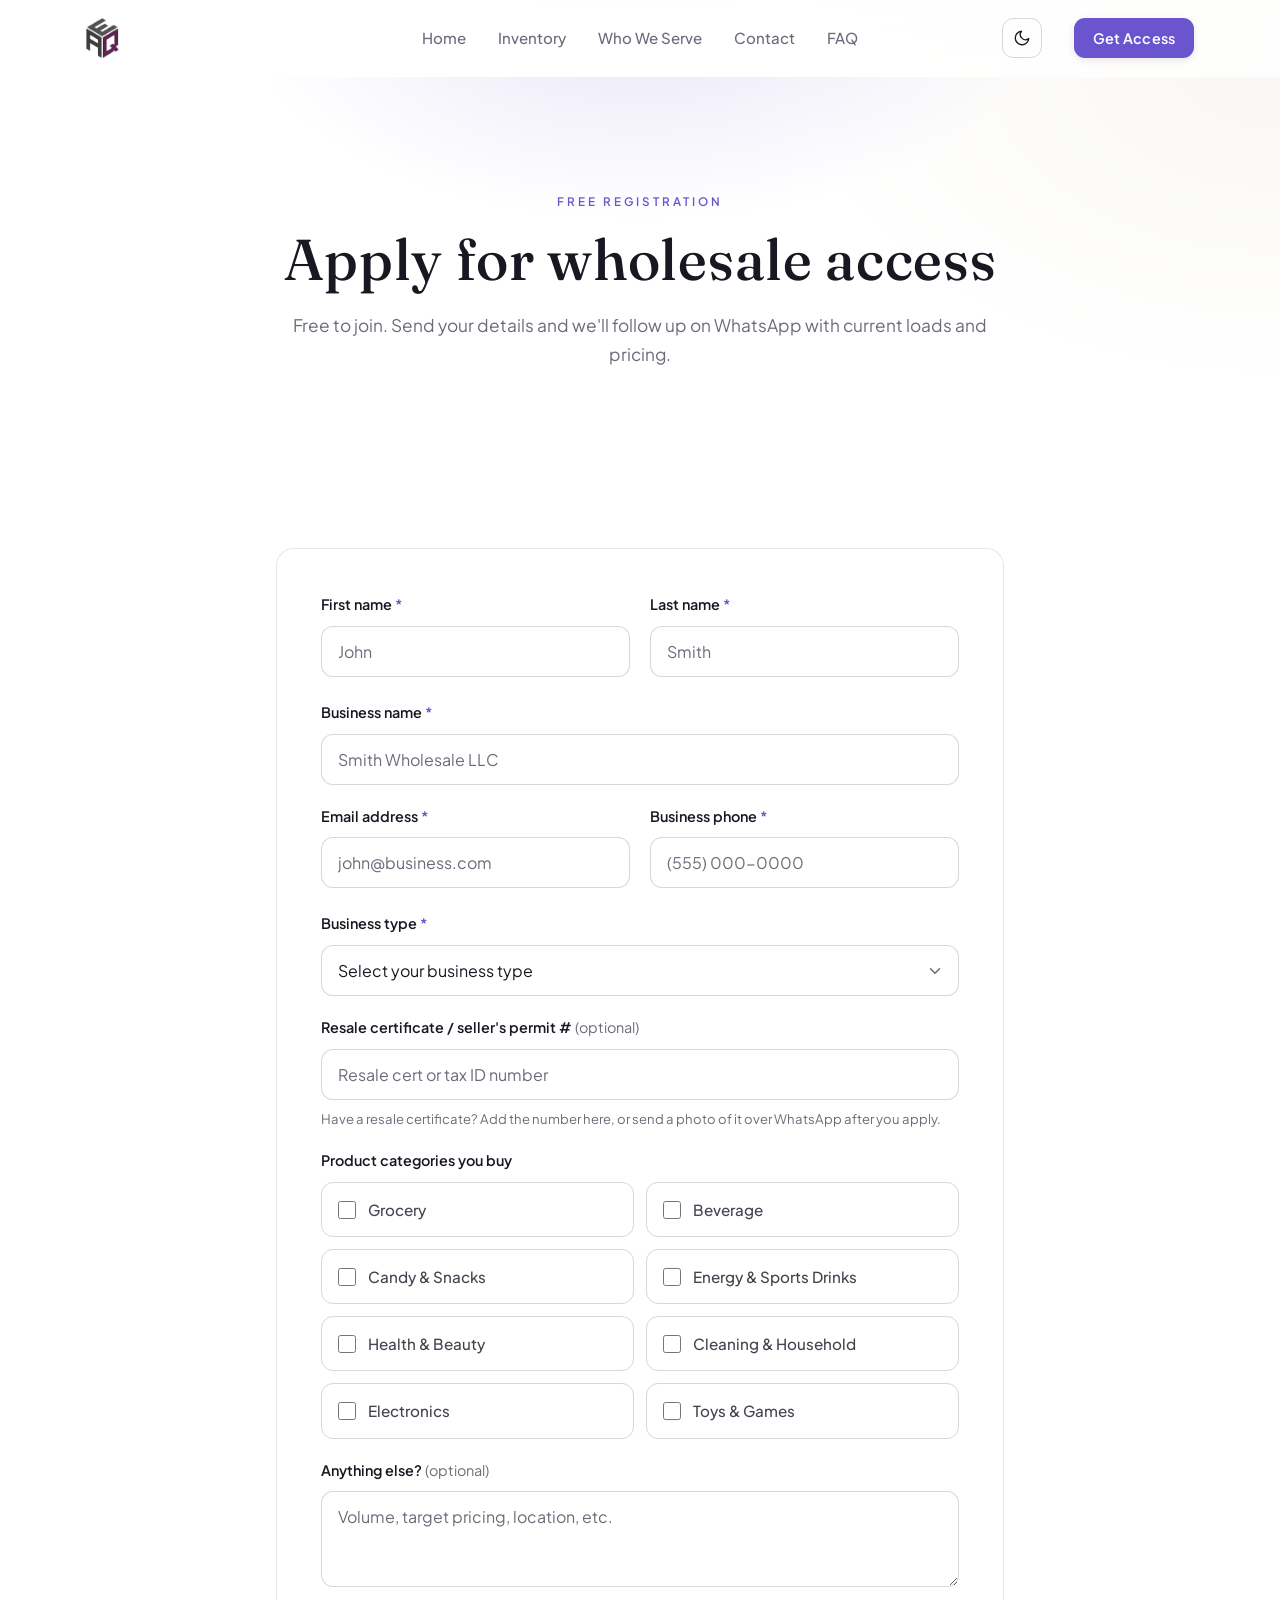
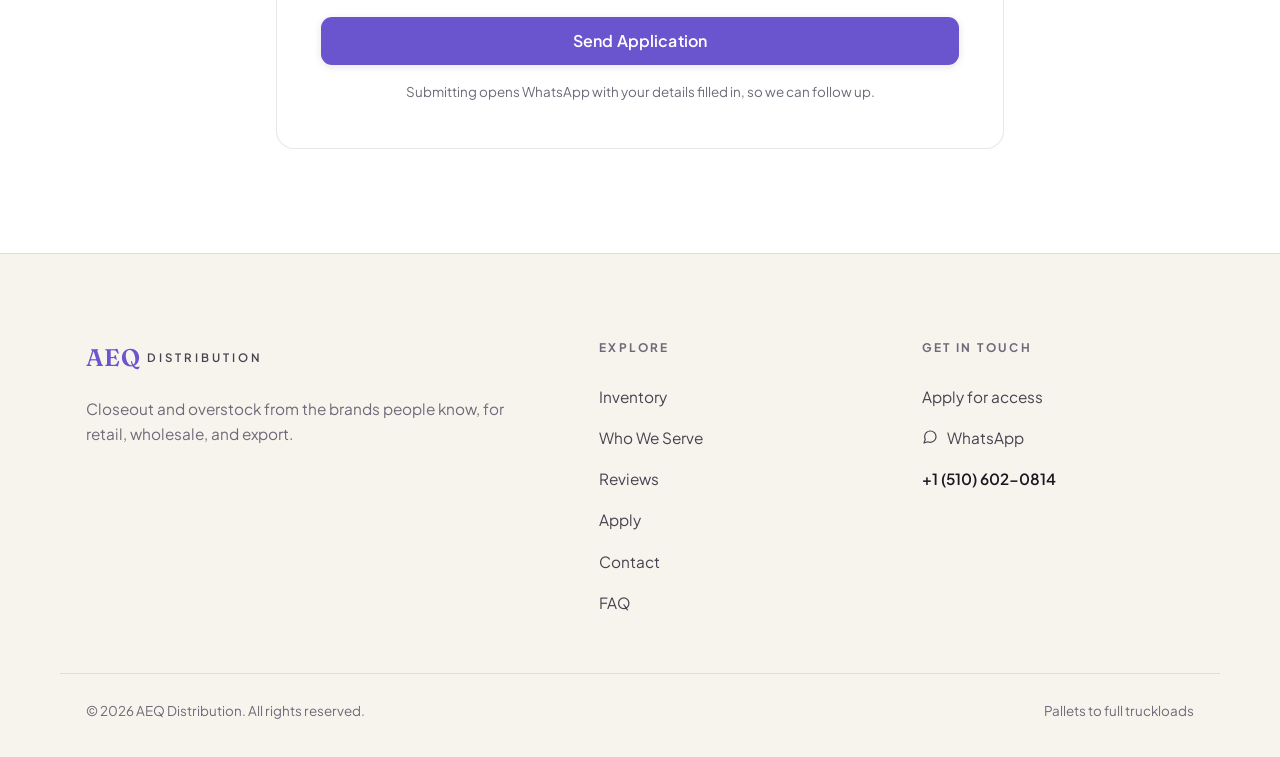
==== apply.html @ 3dda7205 "Tighten section heading-to-paragraph gap; clean white 'What we move' pills - .section__head p margin" ====
<!DOCTYPE html>
<html lang="en">
<head>
  <meta charset="UTF-8" />
  <meta name="viewport" content="width=device-width, initial-scale=1.0" />
  <title>Apply for Access | AEQ Distribution</title>
  <meta name="description" content="Apply for free wholesale access with AEQ Distribution. Send your details and we'll follow up on WhatsApp with current loads and pricing." />
  <meta name="theme-color" content="#ffffff" />
  <link rel="preconnect" href="https://fonts.googleapis.com" />
  <link rel="preconnect" href="https://fonts.gstatic.com" crossorigin />
  <link href="https://fonts.googleapis.com/css2?family=Fraunces:opsz,wght@9..144,400;9..144,500;9..144,600;9..144,700&family=Plus+Jakarta+Sans:wght@400;500;600;700&display=swap" rel="stylesheet" />
  <link rel="stylesheet" href="styles.css?v=36" />
  <script>try{var t=localStorage.getItem('aeq-theme');var d=t==='dark';if(!d)document.documentElement.setAttribute('data-theme','light');var m=document.querySelector('meta[name=theme-color]');if(m)m.setAttribute('content',d?'#0d0d10':'#ffffff');}catch(e){}</script>
</head>
<body id="top">
  <div class="scrollbar" id="scrollbar" aria-hidden="true"></div>

  <header class="nav" id="nav">
    <div class="container nav__inner">
      <a href="index.html" class="brand" aria-label="AEQ Distribution home">
        <img src="images/logo.png?v=2" alt="AEQ Distribution" class="brand__logo" />
      </a>
      <nav class="nav__links" aria-label="Primary">
        <a href="index.html">Home</a>
        <a href="inventory.html">Inventory</a>
        <a href="serve.html">Who We Serve</a>
        <a href="index.html#contact">Contact</a>
        <a href="faq.html">FAQ</a>
      </nav>
      <button class="theme-toggle" id="themeToggle" type="button" aria-label="Switch light or dark theme">
        <svg class="theme-toggle__sun" viewBox="0 0 24 24" fill="none" stroke="currentColor" stroke-width="1.8" stroke-linecap="round" stroke-linejoin="round" aria-hidden="true"><circle cx="12" cy="12" r="4"/><path d="M12 2v2M12 20v2M4.9 4.9l1.4 1.4M17.7 17.7l1.4 1.4M2 12h2M20 12h2M4.9 19.1l1.4-1.4M17.7 6.3l1.4-1.4"/></svg>
        <svg class="theme-toggle__moon" viewBox="0 0 24 24" fill="none" stroke="currentColor" stroke-width="1.8" stroke-linecap="round" stroke-linejoin="round" aria-hidden="true"><path d="M21 12.8A9 9 0 1 1 11.2 3a7 7 0 0 0 9.8 9.8Z"/></svg>
      </button>
      <a class="btn btn--primary btn--sm nav__cta" href="apply.html">Get Access</a>
      <button class="nav__burger" id="burger" aria-label="Open menu" aria-expanded="false"><span></span><span></span><span></span></button>
    </div>
    <div class="nav__mobile" id="navMobile">
      <a href="index.html">Home</a>
      <a href="inventory.html">Inventory</a>
      <a href="serve.html">Who We Serve</a>
      <a href="index.html#contact">Contact</a>
      <a href="faq.html">FAQ</a>
      <a class="btn btn--primary" href="apply.html">Get Access</a>
    </div>
  </header>

  <main>
    <section class="page-hero">
      <div class="container">
        <span class="eyebrow">Free registration</span>
        <h1>Apply for wholesale access</h1>
        <p>Free to join. Send your details and we'll follow up on WhatsApp with current loads and pricing.</p>
      </div>
    </section>

    <section class="section">
      <div class="container apply">
        <form class="form reveal" id="applyForm" novalidate>
          <div class="form__row">
            <div class="field">
              <label for="f_first">First name <span>*</span></label>
              <input id="f_first" type="text" placeholder="John" autocomplete="given-name" required />
            </div>
            <div class="field">
              <label for="f_last">Last name <span>*</span></label>
              <input id="f_last" type="text" placeholder="Smith" autocomplete="family-name" required />
            </div>
          </div>
          <div class="field">
            <label for="f_biz">Business name <span>*</span></label>
            <input id="f_biz" type="text" placeholder="Smith Wholesale LLC" autocomplete="organization" required />
          </div>
          <div class="form__row">
            <div class="field">
              <label for="f_email">Email address <span>*</span></label>
              <input id="f_email" type="email" placeholder="john@business.com" autocomplete="email" required />
            </div>
            <div class="field">
              <label for="f_phone">Business phone <span>*</span></label>
              <input id="f_phone" type="tel" placeholder="(555) 000-0000" autocomplete="tel" required />
            </div>
          </div>
          <div class="field">
            <label for="f_type">Business type <span>*</span></label>
            <div class="select-wrap">
              <select id="f_type" required>
                <option value="" disabled selected>Select your business type</option>
                <option>Grocery / Retail Store</option>
                <option>Convenience Store</option>
                <option>Discount / Dollar Store</option>
                <option>Wholesale Distributor</option>
                <option>Cash &amp; Carry</option>
                <option>Exporter</option>
                <option>Other</option>
              </select>
              <svg viewBox="0 0 24 24" fill="none" stroke="currentColor" stroke-width="2" stroke-linecap="round" stroke-linejoin="round" aria-hidden="true"><path d="m6 9 6 6 6-6"/></svg>
            </div>
          </div>
          <div class="field">
            <label for="f_resale">Resale certificate / seller's permit # <span class="opt">(optional)</span></label>
            <input id="f_resale" type="text" placeholder="Resale cert or tax ID number" autocomplete="off" />
            <p class="field__note">Have a resale certificate? Add the number here, or send a photo of it over WhatsApp after you apply.</p>
          </div>
          <div class="field">
            <span class="field__label">Product categories you buy</span>
            <div class="checks">
              <label class="check"><input type="checkbox" name="cat" value="Grocery" /><span>Grocery</span></label>
              <label class="check"><input type="checkbox" name="cat" value="Beverage" /><span>Beverage</span></label>
              <label class="check"><input type="checkbox" name="cat" value="Candy &amp; Snacks" /><span>Candy &amp; Snacks</span></label>
              <label class="check"><input type="checkbox" name="cat" value="Energy &amp; Sports Drinks" /><span>Energy &amp; Sports Drinks</span></label>
              <label class="check"><input type="checkbox" name="cat" value="Health &amp; Beauty" /><span>Health &amp; Beauty</span></label>
              <label class="check"><input type="checkbox" name="cat" value="Cleaning &amp; Household" /><span>Cleaning &amp; Household</span></label>
              <label class="check"><input type="checkbox" name="cat" value="Electronics" /><span>Electronics</span></label>
              <label class="check"><input type="checkbox" name="cat" value="Toys &amp; Games" /><span>Toys &amp; Games</span></label>
            </div>
          </div>
          <div class="field">
            <label for="f_notes">Anything else? <span class="opt">(optional)</span></label>
            <textarea id="f_notes" rows="3" placeholder="Volume, target pricing, location, etc."></textarea>
          </div>
          <button type="submit" class="btn btn--primary btn--lg btn--block">Send Application</button>
          <p class="form__fine">Submitting opens WhatsApp with your details filled in, so we can follow up.</p>
        </form>
      </div>
    </section>
  </main>

  <footer class="footer">
    <div class="container footer__inner">
      <div class="footer__brand">
        <a href="index.html" class="brand"><span class="brand__mark">AEQ</span><span class="brand__word">Distribution</span></a>
        <p>Closeout and overstock from the brands people know, for retail, wholesale, and export.</p>
      </div>
      <nav class="footer__col" aria-label="Footer">
        <h4>Explore</h4>
        <a href="inventory.html">Inventory</a>
        <a href="serve.html">Who We Serve</a>
        <a href="index.html#reviews">Reviews</a>
        <a href="apply.html">Apply</a>
        <a href="index.html#contact">Contact</a>
        <a href="faq.html">FAQ</a>
      </nav>
      <div class="footer__col">
        <h4>Get in touch</h4>
        <a href="apply.html">Apply for access</a>
        <a class="js-whatsapp" href="#"><svg class="ico" viewBox="0 0 24 24" stroke-width="1.8" stroke-linecap="round" stroke-linejoin="round" aria-hidden="true"><path d="M21 11.5a8.38 8.38 0 0 1-8.5 8.5 8.5 8.5 0 0 1-3.8-.9L3 21l1.9-5.7a8.5 8.5 0 0 1-.9-3.8A8.38 8.38 0 0 1 12.5 3 8.38 8.38 0 0 1 21 11.5Z"/></svg>WhatsApp</a>
        <a class="footer__phone js-whatsapp" href="#">+1 (510) 602-0814</a>
      </div>
    </div>
    <div class="container footer__bar">
      <span>© <span id="year"></span> AEQ Distribution. All rights reserved.</span>
      <span>Pallets to full truckloads</span>
    </div>
  </footer>

  <script src="script.js?v=31"></script>
</body>
</html>
---- styles.css ----
/* ============================================================
   AEQ Distribution — dark charcoal + single muted-lavender accent
   Serif display (Fraunces) over clean sans body (Plus Jakarta).
   One unified accent. No clashing colors. Matte, high-end.
   ============================================================ */
:root {
  /* type */
  --serif: "Fraunces", "Iowan Old Style", Georgia, "Times New Roman", serif;
  --font: "Plus Jakarta Sans", system-ui, -apple-system, "Segoe UI", Roboto, sans-serif;

  /* surfaces — charcoal / matte metal */
  --bg: #0d0d10;
  --bg-soft: #131318;
  --bg-panel: #16161c;
  --card: #17171e;
  --card-hover: #1c1c25;
  --line: rgba(255, 255, 255, .09);
  --line-strong: rgba(255, 255, 255, .16);

  /* text */
  --ink: #f4f2f8;
  --ink-soft: #cbc8d6;
  --muted: #908d9d;

  /* single accent — muted lavender */
  --accent: #b9a8e6;
  --accent-strong: #cdbcf3;
  --accent-deep: #9a85d4;
  --accent-ink: #17131f;        /* text on a lavender fill */
  --accent-tint: rgba(185, 168, 230, .12);
  --accent-line: rgba(185, 168, 230, .28);
  --accent-rgb: 185, 168, 230;
  /* secondary accent — soft mint, used sparingly */
  --mint: #74d6c0;
  --mint-tint: rgba(116, 214, 192, .14);
  --mint-line: rgba(116, 214, 192, .34);

  --radius: 18px;
  --radius-sm: 12px;
  --btn-radius: 11px;
  --shadow-sm: 0 8px 30px rgba(0, 0, 0, .35);
  --shadow-md: 0 24px 60px rgba(0, 0, 0, .5);
  --maxw: 1160px;
  --ease: cubic-bezier(.2, .7, .2, 1);
}

/* ---------- Light theme (white + beige, charcoal text, matte purple) ---------- */
html[data-theme="light"] {
  --bg: #ffffff;
  --bg-soft: #f7f4ee;
  --bg-panel: #f4f0e7;
  --card: #ffffff;
  --card-hover: #faf8f3;
  --line: rgba(26, 23, 34, .10);
  --line-strong: rgba(26, 23, 34, .17);
  --ink: #1a1722;
  --ink-soft: #46424f;
  --muted: #6e6a79;
  --accent: #6a55cf;
  --accent-strong: #5a45bf;
  --accent-deep: #4c3aa6;
  --accent-ink: #ffffff;
  --accent-tint: rgba(106, 85, 207, .10);
  --accent-line: rgba(106, 85, 207, .26);
  --accent-rgb: 106, 85, 207;
  --mint: #2fa98f;
  --mint-tint: rgba(47, 169, 143, .12);
  --mint-line: rgba(47, 169, 143, .30);
  --shadow-sm: 0 10px 30px rgba(26, 23, 34, .08);
  --shadow-md: 0 24px 60px rgba(26, 23, 34, .12);
}
html[data-theme="light"] body {
  background-image:
    radial-gradient(1100px 620px at 50% -260px, rgba(var(--accent-rgb), .07), transparent 60%),
    radial-gradient(900px 600px at 100% 6%, rgba(150, 120, 60, .06), transparent 55%);
}
html[data-theme="light"] .nav { background: rgba(255, 255, 255, .78); }
html[data-theme="light"] .nav.is-stuck { background: rgba(255, 255, 255, .92); }

* { box-sizing: border-box; margin: 0; padding: 0; }
html { scroll-behavior: smooth; -webkit-text-size-adjust: 100%; }
body {
  font-family: var(--font);
  color: var(--ink);
  background: var(--bg);
  line-height: 1.65;
  -webkit-font-smoothing: antialiased;
  overflow-x: hidden;
  /* subtle matte-metal sheen */
  background-image:
    radial-gradient(1100px 620px at 50% -260px, rgba(var(--accent-rgb), .10), transparent 60%),
    radial-gradient(900px 600px at 100% 8%, rgba(255, 255, 255, .025), transparent 55%);
  background-attachment: fixed;
}
svg { display: block; }
a { color: inherit; text-decoration: none; }
img { max-width: 100%; }

.container { width: 100%; max-width: var(--maxw); margin-inline: auto; padding-inline: 26px; }

/* ---------- Scroll progress bar ---------- */
.scrollbar {
  position: fixed; top: 0; left: 0; height: 2px; width: 0;
  background: var(--accent); z-index: 100;
  box-shadow: 0 0 12px rgba(var(--accent-rgb), .6);
  transition: width .08s linear;
}

/* ---------- Headings (serif) ---------- */
h1, h2, h3, .brand__mark { font-family: var(--serif); font-weight: 500; letter-spacing: .012em; }
.hl { color: var(--accent); font-weight: 700; }
.accent { color: var(--accent); font-style: normal; }

/* ---------- Scroll reveal ---------- */
.reveal { opacity: 0; transform: translateY(20px); transition: opacity .7s var(--ease), transform .7s var(--ease); will-change: opacity, transform; }
.reveal.is-visible { opacity: 1; transform: none; }
.hero__title.reveal { transition-delay: .05s; }
.hero__sub.reveal { transition-delay: .14s; }
.hero__cta.reveal { transition-delay: .23s; }
.hero__trust.reveal { transition-delay: .32s; }
.hero__caps.reveal { transition-delay: .4s; }
.cat-grid .cat:nth-child(2) { transition-delay: .06s; }
.cat-grid .cat:nth-child(3) { transition-delay: .12s; }
.cat-grid .cat:nth-child(4) { transition-delay: .18s; }
.cat-grid .cat:nth-child(5) { transition-delay: .06s; }
.cat-grid .cat:nth-child(6) { transition-delay: .12s; }
.cat-grid .cat:nth-child(7) { transition-delay: .18s; }
.cat-grid .cat:nth-child(8) { transition-delay: .24s; }
.serve-grid .serve:nth-child(2), .why__steps .step:nth-child(2) { transition-delay: .09s; }
.serve-grid .serve:nth-child(3), .why__steps .step:nth-child(3) { transition-delay: .18s; }
.serve-grid .serve:nth-child(4) { transition-delay: .09s; }
.serve-grid .serve:nth-child(5) { transition-delay: .18s; }
.serve-grid .serve:nth-child(6) { transition-delay: .27s; }
.getstarted-grid .gs-card:nth-child(2) { transition-delay: .1s; }

/* ---------- Buttons — one unified accent ---------- */
.btn {
  display: inline-flex; align-items: center; justify-content: center; gap: .55em;
  font-family: var(--font); font-weight: 600; font-size: .95rem; letter-spacing: .01em;
  padding: 13px 24px; border-radius: var(--btn-radius); border: 1px solid transparent; cursor: pointer;
  transition: transform .2s var(--ease), background .2s, color .2s, border-color .2s, box-shadow .25s;
  white-space: nowrap; line-height: 1;
}
.btn:hover { transform: translateY(-2px); }
.btn:active { transform: translateY(0); }
.btn .ico { width: 1.1em; height: 1.1em; fill: currentColor; }
.btn--primary { background: var(--accent); color: var(--accent-ink); box-shadow: 0 2px 8px rgba(26, 23, 34, .10); }
.btn--primary:hover { background: var(--accent-strong); box-shadow: 0 4px 14px rgba(26, 23, 34, .16); }
.btn--outline { background: var(--accent-tint); color: var(--ink); border-color: var(--accent-line); }
.btn--outline:hover { border-color: var(--accent); color: var(--accent); background: var(--accent-tint); box-shadow: 0 2px 8px rgba(var(--accent-rgb), .12); }
.btn--ghost { background: transparent; color: var(--accent); border-color: var(--accent-line); }
.btn--ghost:hover { background: var(--accent-tint); border-color: var(--accent); }
.btn--sm { padding: 10px 18px; font-size: .9rem; }
.btn--lg { padding: 15px 30px; font-size: 1rem; }
.btn--block { width: 100%; }

/* ---------- Brand wordmark ---------- */
.brand { display: inline-flex; align-items: center; gap: .45em; letter-spacing: -.01em; }
.brand__logo { display: block; height: 40px; width: auto; }
/* dark mode uses the dark-keyed logo so there's no light edge halo */
html:not([data-theme="light"]) .brand__logo,
html:not([data-theme="light"]) .hero__logo-spin img { content: url("images/logo-dark.png?v=1"); }
.brand__mark { font-size: 1.5rem; font-weight: 600; color: var(--accent); }
.brand__word { font-family: var(--font); font-size: .72rem; font-weight: 600; color: var(--ink-soft); letter-spacing: .26em; text-transform: uppercase; }

.eyebrow { display: inline-block; font-family: var(--font); font-size: .73rem; font-weight: 600; letter-spacing: .26em; text-transform: uppercase; color: var(--accent); margin-bottom: 18px; }

/* ---------- Stars ---------- */
.stars { color: var(--accent); letter-spacing: 4px; font-size: 1.05rem; }

/* ---------- Nav ---------- */
.nav { position: sticky; top: 0; z-index: 50; background: rgba(13, 13, 16, .72); backdrop-filter: saturate(160%) blur(16px); border-bottom: 1px solid transparent; transition: border-color .25s, background .25s; }
.nav.is-stuck { border-color: var(--line); background: rgba(13, 13, 16, .9); }
.nav__inner { display: flex; align-items: center; gap: 18px; height: 76px; position: relative; }
/* nav links sit in the absolute center of the header; logo left, controls right */
.nav__links { position: absolute; left: 50%; top: 50%; transform: translate(-50%, -50%); display: flex; align-items: center; gap: 32px; }
.nav__links a { font-weight: 500; font-size: .94rem; color: var(--muted); position: relative; transition: color .15s; }
.nav__links a::after { content: ""; position: absolute; left: 0; bottom: -7px; width: 0; height: 2.5px; border-radius: 2px; background: var(--accent); transition: width .25s var(--ease); }
.nav__links a:hover { color: var(--ink); }
.nav__links a:hover::after { width: 100%; }
.nav__links a.is-active { color: var(--accent); font-weight: 600; }
.nav__links a.is-active::after { width: 100%; }
/* equal-height controls so logo, links, toggle & button share one centered baseline */
.nav__cta { flex: none; height: 40px; }
.brand { align-self: center; }
.theme-toggle { flex: none; margin-left: auto; margin-right: 14px; width: 40px; height: 40px; border-radius: var(--btn-radius); border: 1px solid var(--line-strong); background: transparent; color: var(--ink); display: grid; place-items: center; cursor: pointer; transition: border-color .2s, color .2s, background .2s; }
.theme-toggle:hover { border-color: var(--accent); color: var(--accent); background: var(--accent-tint); }
.theme-toggle:hover { border-color: var(--accent); color: var(--accent); background: var(--accent-tint); }
.theme-toggle svg { width: 18px; height: 18px; }
.theme-toggle__moon { display: none; }
html[data-theme="light"] .theme-toggle__sun { display: none; }
html[data-theme="light"] .theme-toggle__moon { display: block; }
.nav__burger { display: none; background: none; border: 0; cursor: pointer; width: 42px; height: 42px; flex-direction: column; gap: 5px; align-items: center; justify-content: center; }
.nav__burger span { width: 22px; height: 2px; background: var(--ink); border-radius: 2px; transition: .25s; }
.nav__burger[aria-expanded="true"] span:nth-child(1) { transform: translateY(7px) rotate(45deg); }
.nav__burger[aria-expanded="true"] span:nth-child(2) { opacity: 0; }
.nav__burger[aria-expanded="true"] span:nth-child(3) { transform: translateY(-7px) rotate(-45deg); }
.nav__mobile { display: none; flex-direction: column; gap: 2px; padding: 10px 26px 24px; background: var(--bg); border-bottom: 1px solid var(--line); }
.nav__mobile a { padding: 14px 6px; font-weight: 500; color: var(--ink-soft); border-bottom: 1px solid var(--line); }
.nav__mobile a.is-active { color: var(--accent); }
.nav__mobile .btn { margin-top: 16px; border-bottom: 0; }
.nav__mobile.is-open { display: flex; }

/* ---------- Hero ---------- */
.hero { position: relative; overflow: hidden; padding: 60px 0 96px; text-align: center; }
.hero::before { content: ""; position: absolute; inset: 0; pointer-events: none;
  background: radial-gradient(680px 360px at 50% 0%, rgba(var(--accent-rgb), .16), transparent 64%); }
.hero__inner { position: relative; z-index: 1; display: flex; flex-direction: column; align-items: center; }

/* ---------- Hero logo: gentle continuous bob ---------- */
.hero__logo { margin: 0 auto 22px; width: clamp(82px, 9vw, 112px); }
.hero__logo-bob { animation: bob 3.2s ease-in-out infinite; will-change: transform; }
.hero__logo-spin { display: block; }
.hero__logo img { display: block; width: 100%; height: auto; filter: drop-shadow(0 14px 28px rgba(26, 23, 34, .22)); }
@keyframes bob { 0%, 100% { transform: translateY(0); } 50% { transform: translateY(-13px); } }
.hero__title { font-size: clamp(2.6rem, 6vw, 4.6rem); font-weight: 700; line-height: 1.05; max-width: 16ch; }
.hero__sub { margin-top: 26px; font-size: 1.12rem; color: var(--ink-soft); max-width: 40em; }
.hero__cta { margin-top: 38px; display: flex; flex-wrap: wrap; gap: 22px; justify-content: center; }
.hero__trust { margin-top: 46px; font-size: .92rem; color: var(--muted); font-weight: 500; }
.hero__trust b { color: var(--accent); font-weight: 600; }
.hero__caps { margin-top: 12px; font-size: .68rem; font-weight: 600; letter-spacing: .28em; text-transform: uppercase; color: rgba(255, 255, 255, .26); }

/* ---------- Brands marquee ---------- */
.brands { padding: 0 0 4px; border-top: 1px solid var(--line); }
.brands__label { text-align: center; color: var(--ink-soft); font-size: .85rem; font-weight: 700; letter-spacing: .24em; text-transform: uppercase; margin: 16px 0 30px; }
.marquee { overflow: hidden; -webkit-mask-image: linear-gradient(90deg, transparent, #000 12%, #000 88%, transparent); mask-image: linear-gradient(90deg, transparent, #000 12%, #000 88%, transparent); padding-bottom: 44px; }
.marquee__track { display: flex; align-items: center; gap: 16px; width: max-content; animation: scroll 30s linear infinite; }
.marquee:hover .marquee__track { animation-play-state: paused; }
.marquee__track span { color: #374151; font-weight: 600; font-size: .8rem; letter-spacing: .12em; text-transform: uppercase; white-space: nowrap;
  background: #ffffff; border: 1px solid #e5e7eb; padding: 9px 18px; border-radius: 999px; transition: background .2s, color .2s, border-color .2s; cursor: default; }
.marquee__track span:hover { background: var(--accent); border-color: var(--accent); color: #fff; }
.marquee__track span[aria-hidden] { display: none; }
@keyframes scroll { to { transform: translateX(-50%); } }

/* ---------- Sections ---------- */
.section { padding: 104px 0; }
.section--soft { background: var(--bg-soft); border-block: 1px solid var(--line); }
.section__head { max-width: 660px; margin: 0 auto 60px; text-align: center; }
.section__head--left { margin-left: 0; text-align: left; }
.section__head h2 { font-size: clamp(2rem, 4vw, 3rem); line-height: 1.12; }
.section__head p { margin-top: 12px; color: var(--muted); font-size: 1.06rem; }

/* ---------- Categories — Steady-style text-on-image tiles ---------- */
.cat-grid { display: flex; flex-wrap: wrap; justify-content: center; gap: 20px; margin-top: 48px; }
.cat { position: relative; overflow: hidden; border-radius: 12px; width: 100%; max-width: 240px; aspect-ratio: 3 / 4; box-shadow: 0 10px 30px rgba(0, 0, 0, .08); display: block; }
.cat img { position: absolute; inset: 0; width: 100%; height: 100%; object-fit: cover; z-index: 1; transition: transform .6s var(--ease); }
.cat:hover img { transform: scale(1.05); }
.cat__shade { position: absolute; left: 0; right: 0; bottom: 0; height: 55%; z-index: 10; pointer-events: none;
  background: linear-gradient(to top, rgba(0, 0, 0, .95) 0%, rgba(0, 0, 0, 0) 100%); }
.cat__text { position: absolute; left: 0; right: 0; bottom: 0; z-index: 20; padding: 24px 16px 20px; display: flex; flex-direction: column; align-items: center; text-align: center; }
.cat__title { color: #fff; font-family: var(--serif); font-weight: 700; font-size: 1.125rem; line-height: 1.2; letter-spacing: 0; margin: 0 0 6px; text-shadow: 0 2px 4px rgba(0, 0, 0, .5); }
.cat__cta { color: rgba(255, 255, 255, .8); font-size: .78rem; font-weight: 700; text-transform: uppercase; letter-spacing: .06em; transition: color .2s ease; }
.cat:hover .cat__cta { color: #fff; }

/* ---------- Recent loads gallery ---------- */
.loads-grid { display: grid; grid-template-columns: repeat(4, 1fr); gap: 22px; }
.load { position: relative; overflow: hidden; border-radius: var(--radius); border: 1px solid var(--line); background: var(--bg-panel); aspect-ratio: 3 / 4; }
.load img { width: 100%; height: 100%; object-fit: cover; display: block; transition: transform .6s var(--ease); }
.load:hover img { transform: scale(1.05); }
.load__cap { position: absolute; left: 0; right: 0; bottom: 0; padding: 18px 18px 16px; display: flex; align-items: center; justify-content: space-between; gap: 8px;
  background: linear-gradient(to top, rgba(5, 5, 8, .92), rgba(5, 5, 8, .4) 60%, transparent); }
.load__cap b { font-family: var(--serif); font-size: 1.05rem; font-weight: 500; color: #fff; }
.load__tag { flex: none; font-size: .66rem; font-weight: 600; letter-spacing: .1em; text-transform: uppercase; color: var(--mint); background: var(--mint-tint); border: 1px solid var(--mint-line); padding: 4px 10px; border-radius: 999px; }
.loads-grid .load:nth-child(2) { transition-delay: .07s; }
.loads-grid .load:nth-child(3) { transition-delay: .14s; }
.loads-grid .load:nth-child(4) { transition-delay: .21s; }

/* ---------- Who we serve ---------- */
.serve-grid { display: grid; grid-template-columns: repeat(3, 1fr); gap: 22px; }
.serve-grid--3 { grid-template-columns: repeat(3, 1fr); }
.serve { position: relative; background: var(--card); border: 1px solid var(--line); border-radius: var(--radius); padding: 40px 34px; box-shadow: 0 10px 30px rgba(26, 23, 34, .05); transition: transform .28s var(--ease), border-color .28s, background .28s, box-shadow .28s; }
.serve:hover { transform: translateY(-5px); border-color: var(--accent-line); background: var(--card-hover); box-shadow: 0 18px 44px rgba(26, 23, 34, .09); }
.serve__ico { display: grid; place-items: center; width: 50px; height: 50px; border-radius: 14px; background: var(--accent-tint); border: 1px solid var(--accent-line); color: var(--accent); margin-bottom: 20px; }
.serve__ico svg { width: 26px; height: 26px; stroke: currentColor; fill: none; stroke-width: 1.7; stroke-linecap: round; stroke-linejoin: round; }
.serve__no { display: block; font-family: var(--serif); font-size: 1.1rem; color: var(--accent); margin-bottom: 8px; }
.serve h3 { font-size: 1.28rem; font-weight: 500; margin-bottom: 12px; }
.serve p { color: var(--muted); font-size: .98rem; }

/* ---------- Get started (buy / sell) — identical pair ---------- */
.getstarted-grid { display: grid; grid-template-columns: 1fr 1fr; gap: 24px; max-width: 880px; margin: 0 auto; }
.gs-card { display: flex; flex-direction: column; align-items: flex-start; background: var(--card); border: 1px solid var(--line); border-radius: var(--radius); padding: 48px 42px; transition: transform .28s var(--ease), border-color .28s, background .28s; }
.gs-card:hover { transform: translateY(-5px); border-color: var(--accent-line); background: var(--card-hover); }
.gs-card .eyebrow { margin-bottom: 14px; }
.gs-card h3 { font-size: 1.7rem; font-weight: 500; margin-bottom: 14px; }
.gs-card p { color: var(--muted); margin-bottom: 32px; max-width: 30em; }
.gs-card .btn { margin-top: auto; }

/* ---------- Reviews — flowing carousel + progress bar ---------- */
.reviews-wrap { position: relative; }
.quotes { display: flex; gap: 26px; overflow-x: auto; scroll-snap-type: x mandatory; scroll-behavior: smooth; padding: 4px; -ms-overflow-style: none; scrollbar-width: none; }
.quotes::-webkit-scrollbar { display: none; }
.quote { flex: 0 0 calc((100% - 52px) / 3); scroll-snap-align: start; display: flex; flex-direction: column; background: var(--card); border: 1px solid var(--line); border-radius: var(--radius); padding: 36px 32px; transition: border-color .28s, transform .28s var(--ease); }
.quote:hover { border-color: var(--accent-line); transform: translateY(-4px); }
.quote blockquote { margin: 20px 0 26px; font-size: 1.17rem; line-height: 1.62; color: var(--ink-soft); flex: 1; }
.quote figcaption { display: flex; align-items: center; gap: 14px; }
.avatar { flex: none; width: 46px; height: 46px; border-radius: 50%; display: grid; place-items: center; font-family: var(--font); font-weight: 600; font-size: .92rem; color: var(--accent); background: var(--accent-tint); border: 1px solid var(--accent-line); }
/* distinct pastel per reviewer for personality */
.quote:nth-child(1) .avatar { color: #6a55cf; background: rgba(106, 85, 207, .13); border-color: rgba(106, 85, 207, .30); }
.quote:nth-child(2) .avatar { color: #2f7fc4; background: rgba(47, 127, 196, .13); border-color: rgba(47, 127, 196, .30); }
.quote:nth-child(3) .avatar { color: #2fa98f; background: rgba(47, 169, 143, .14); border-color: rgba(47, 169, 143, .32); }
.quote:nth-child(4) .avatar { color: #c98a2e; background: rgba(201, 138, 46, .14); border-color: rgba(201, 138, 46, .32); }
.quote:nth-child(5) .avatar { color: #c4548f; background: rgba(196, 84, 143, .13); border-color: rgba(196, 84, 143, .30); }
.quote:nth-child(6) .avatar { color: #4aa3a0; background: rgba(74, 163, 160, .14); border-color: rgba(74, 163, 160, .32); }
.quote .who b { display: block; font-family: var(--font); font-weight: 600; font-size: .98rem; }
.quote .who span { display: block; color: var(--muted); font-size: .84rem; margin-top: 2px; }
/* progress bar */
.rev-progress { position: relative; height: 3px; margin: 40px auto 0; max-width: 280px; background: var(--line); border-radius: 3px; overflow: hidden; }
.rev-progress span { position: absolute; left: 0; top: 0; height: 100%; width: 33%; background: var(--accent); border-radius: 3px; transition: left .25s var(--ease), width .25s var(--ease); }
.rev-nav { display: flex; justify-content: center; gap: 14px; margin-top: 26px; }
.carousel__btn { width: 48px; height: 48px; border-radius: 50%; border: 2px solid var(--line-strong); background: transparent; color: var(--ink); font-size: 1.2rem; cursor: pointer; display: grid; place-items: center; transition: border-color .2s, color .2s, background .2s; }
.carousel__btn:hover { border-color: var(--accent); color: #fff; background: var(--accent); }

/* ---------- Stay connected ---------- */
.connect { padding: 0 0 8px; }
.connect__inner { display: flex; align-items: center; justify-content: space-between; flex-wrap: wrap; gap: 22px; background: var(--bg-panel); border: 1px solid var(--line); border-radius: var(--radius); padding: 40px 44px; }
.connect__inner h3 { font-size: 1.5rem; font-weight: 500; }
.connect__inner p { color: var(--muted); font-size: .98rem; margin-top: 6px; }

/* ---------- Inner page header ---------- */
.page-hero { position: relative; overflow: hidden; padding: 110px 0 76px; text-align: center; }
.page-hero::before { content: ""; position: absolute; inset: 0; pointer-events: none; background: radial-gradient(620px 320px at 50% -60px, rgba(var(--accent-rgb), .14), transparent 64%); }
.page-hero .container { position: relative; z-index: 1; }
.page-hero h1 { font-size: clamp(2.2rem, 5vw, 3.6rem); line-height: 1.08; }
.page-hero p { margin: 20px auto 0; max-width: 42em; color: var(--muted); font-size: 1.08rem; }

/* ---------- Why AEQ (serve page) ---------- */
.why { display: grid; grid-template-columns: 1.05fr .95fr; gap: 72px; align-items: center; }
.why h2 { font-size: clamp(2rem, 3.6vw, 2.7rem); line-height: 1.12; }
.why__lead { color: var(--muted); font-size: 1.08rem; margin: 22px 0 30px; }
.why__list { list-style: none; display: grid; gap: 20px; margin-bottom: 38px; }
.why__list li { position: relative; padding-left: 38px; color: var(--muted); }
.why__list li b { color: var(--ink); font-weight: 600; }
.why__list li::before { content: "✓"; position: absolute; left: 0; top: 1px; width: 25px; height: 25px; display: grid; place-items: center; background: var(--mint-tint); color: var(--mint); border: 1px solid var(--mint-line); border-radius: 50%; font-size: .8rem; font-weight: 700; }
.why__steps { display: grid; gap: 18px; }
.step { display: flex; gap: 20px; align-items: flex-start; background: var(--card); border: 1px solid var(--line); border-radius: var(--radius); padding: 28px 30px; transition: transform .28s var(--ease), border-color .28s; }
.step:hover { transform: translateY(-3px); border-color: var(--accent-line); }
.step__n { flex: none; width: 44px; height: 44px; display: grid; place-items: center; font-family: var(--serif); background: var(--accent-tint); border: 1px solid var(--accent-line); color: var(--accent); font-size: 1.1rem; border-radius: 12px; }
.step b { display: block; font-family: var(--font); font-size: 1.08rem; font-weight: 600; margin-bottom: 4px; }
.step p { color: var(--muted); font-size: .96rem; }

/* ---------- Forms ---------- */
.apply { max-width: 780px; }
.form { background: var(--card); border: 1px solid var(--line); border-radius: var(--radius); padding: 44px; }
.form__intro { color: var(--muted); font-size: 1rem; margin-bottom: 26px; }
.field__note { color: var(--muted); font-size: .82rem; margin-top: 8px; }
.form__row { display: grid; grid-template-columns: 1fr 1fr; gap: 20px; }
.field { margin-bottom: 20px; display: flex; flex-direction: column; }
.field:last-of-type { margin-bottom: 24px; }
.field > label, .field__label { font-weight: 600; font-size: .9rem; margin-bottom: 9px; color: var(--ink); }
.field > label span { color: var(--accent); }
.field > label span.opt { color: var(--muted); font-weight: 400; }
.form input, .form select, .form textarea {
  width: 100%; font-family: var(--font); font-size: 1rem; color: var(--ink);
  padding: 14px 16px; border: 1px solid var(--line-strong); border-radius: var(--radius-sm); background: var(--bg);
  transition: border-color .2s, box-shadow .2s;
}
.form input::placeholder, .form textarea::placeholder { color: var(--muted); }
.form input:focus, .form select:focus, .form textarea:focus {
  outline: none; border-color: var(--accent); box-shadow: 0 0 0 3px rgba(var(--accent-rgb), .18);
}
.form textarea { resize: vertical; min-height: 96px; }
.select-wrap { position: relative; }
.select-wrap svg { position: absolute; right: 15px; top: 50%; transform: translateY(-50%); width: 18px; height: 18px; color: var(--muted); pointer-events: none; }
.form select { appearance: none; -webkit-appearance: none; padding-right: 44px; cursor: pointer; }
.form select option { background: var(--bg); color: var(--ink); }
.checks { display: grid; grid-template-columns: 1fr 1fr; gap: 12px; }
.check { display: flex; align-items: center; gap: 12px; border: 1px solid var(--line-strong); border-radius: var(--radius-sm); padding: 14px 16px; cursor: pointer; font-size: .95rem; font-weight: 500; color: var(--ink-soft); margin: 0; transition: border-color .2s, background .2s; }
.check:hover { border-color: var(--accent-line); background: var(--accent-tint); }
.check input { width: 18px; height: 18px; flex: none; accent-color: var(--accent); cursor: pointer; }
.check input:checked ~ span { font-weight: 600; color: var(--accent); }
.form .btn { margin-top: 6px; }
.form__fine { text-align: center; color: var(--muted); font-size: .84rem; margin-top: 16px; }

/* ---------- FAQ ---------- */
.faq { max-width: 840px; }
.acc { display: grid; gap: 14px; margin-top: 8px; }
.acc__item { background: var(--card); border: 1px solid var(--line); border-radius: var(--radius-sm); padding: 4px 26px; transition: border-color .2s; }
.acc__item[open] { border-color: var(--accent-line); }
.acc__item summary { list-style: none; cursor: pointer; font-family: var(--serif); font-weight: 500; font-size: 1.12rem; padding: 22px 0; display: flex; justify-content: space-between; align-items: center; gap: 16px; }
.acc__item summary::-webkit-details-marker { display: none; }
.acc__item summary::after { content: "+"; font-size: 1.6rem; font-weight: 300; color: var(--accent); transition: transform .25s var(--ease); }
.acc__item[open] summary::after { transform: rotate(45deg); }
.acc__item p { color: var(--muted); padding-bottom: 24px; margin-top: -4px; }

/* ---------- Footer ---------- */
.footer { background: var(--bg-soft); border-top: 1px solid var(--line); padding: 84px 0 34px; }
.footer__inner { display: grid; grid-template-columns: 1.7fr 1fr 1fr; gap: 50px; padding-bottom: 50px; border-bottom: 1px solid var(--line); }
.footer__brand p { margin-top: 18px; max-width: 30em; color: var(--muted); font-size: .96rem; }
.footer__col h4 { font-family: var(--font); font-size: .74rem; letter-spacing: .2em; text-transform: uppercase; color: var(--muted); margin-bottom: 18px; }
.footer__col a { display: flex; align-items: center; gap: 9px; padding: 8px 0; color: var(--ink-soft); font-size: .96rem; transition: color .15s; }
.footer__col a:hover { color: var(--accent); }
.footer__col a .ico { width: 16px; height: 16px; stroke: currentColor; fill: none; flex: none; }
.footer__phone { font-weight: 600; color: var(--ink) !important; }
.footer__phone:hover { color: var(--accent) !important; }
.footer__bar { display: flex; justify-content: space-between; flex-wrap: wrap; gap: 10px; padding-top: 26px; font-size: .84rem; color: var(--muted); }

/* ---------- Responsive ---------- */
@media (max-width: 940px) {
  .nav__links { display: none; }
  .nav__cta { display: none; }
  .theme-toggle { margin-left: auto; }
  .nav__burger { display: flex; }
  .why { grid-template-columns: 1fr; gap: 48px; }
  .getstarted-grid { grid-template-columns: 1fr; }
  .loads-grid { grid-template-columns: repeat(2, 1fr); }
  .serve-grid, .serve-grid--3 { grid-template-columns: 1fr 1fr; }
  .quote { flex-basis: calc((100% - 26px) / 2); }
  .connect__inner { flex-direction: column; align-items: flex-start; text-align: left; }
  .footer__inner { grid-template-columns: 1fr 1fr; }
  .section { padding: 84px 0; }
}
@media (max-width: 560px) {
  .container { padding-inline: 20px; }
  .hero { padding: 76px 0 64px; }
  .hero__title { font-size: clamp(2rem, 8.5vw, 2.7rem); max-width: 100%; }
  .hero__sub { font-size: 1rem; margin-top: 18px; }
  .hero__cta { width: 100%; margin-top: 30px; }
  .hero__cta .btn { width: 100%; }
  .section { padding: 68px 0; }
  .section__head { margin-bottom: 44px; }
  .section__head h2 { font-size: clamp(1.8rem, 7vw, 2.3rem); }
  .page-hero { padding: 84px 0 56px; }
  .page-hero h1 { font-size: clamp(1.8rem, 7.5vw, 2.5rem); }
  .cat-grid { gap: 14px; margin-top: 36px; }
  .cat { max-width: calc(50% - 7px); }
  .serve-grid, .serve-grid--3, .footer__inner { grid-template-columns: 1fr; }
  .quote { flex-basis: 86%; }
  .form__row, .checks { grid-template-columns: 1fr; }
  .form { padding: 26px 20px; }
  .footer__bar { flex-direction: column; }
  .gs-card { padding: 34px 26px; }
  .connect__inner { padding: 30px 26px; }
  .connect__inner .btn { width: 100%; }
}
@media (prefers-reduced-motion: reduce) {
  *, *::before, *::after { animation: none !important; transition: none !important; }
  .marquee__track { animation: scroll 30s linear infinite !important; }
  /* keep the hero logo's gentle bob even under reduced-motion */
  .hero__logo-bob { animation: bob 3.2s ease-in-out infinite !important; }
  .reveal { opacity: 1 !important; transform: none !important; }
  html { scroll-behavior: auto; }
}
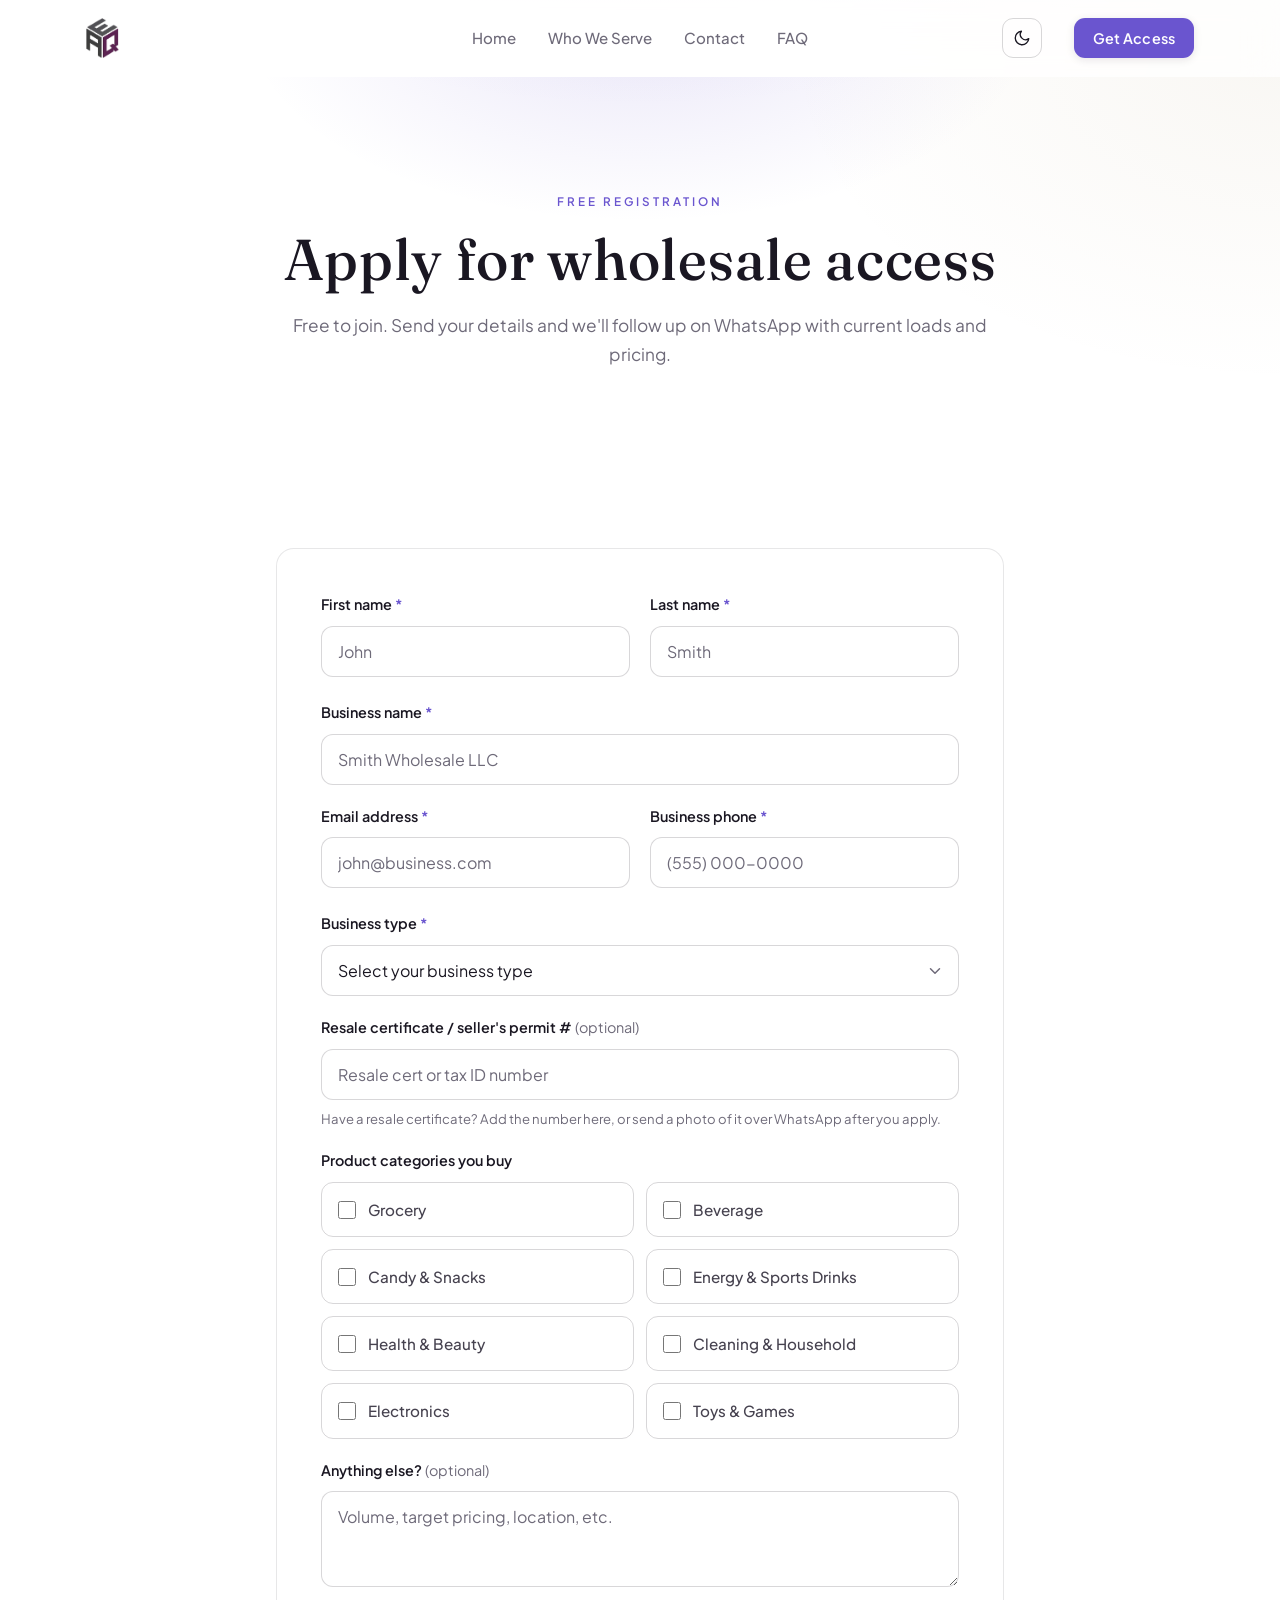
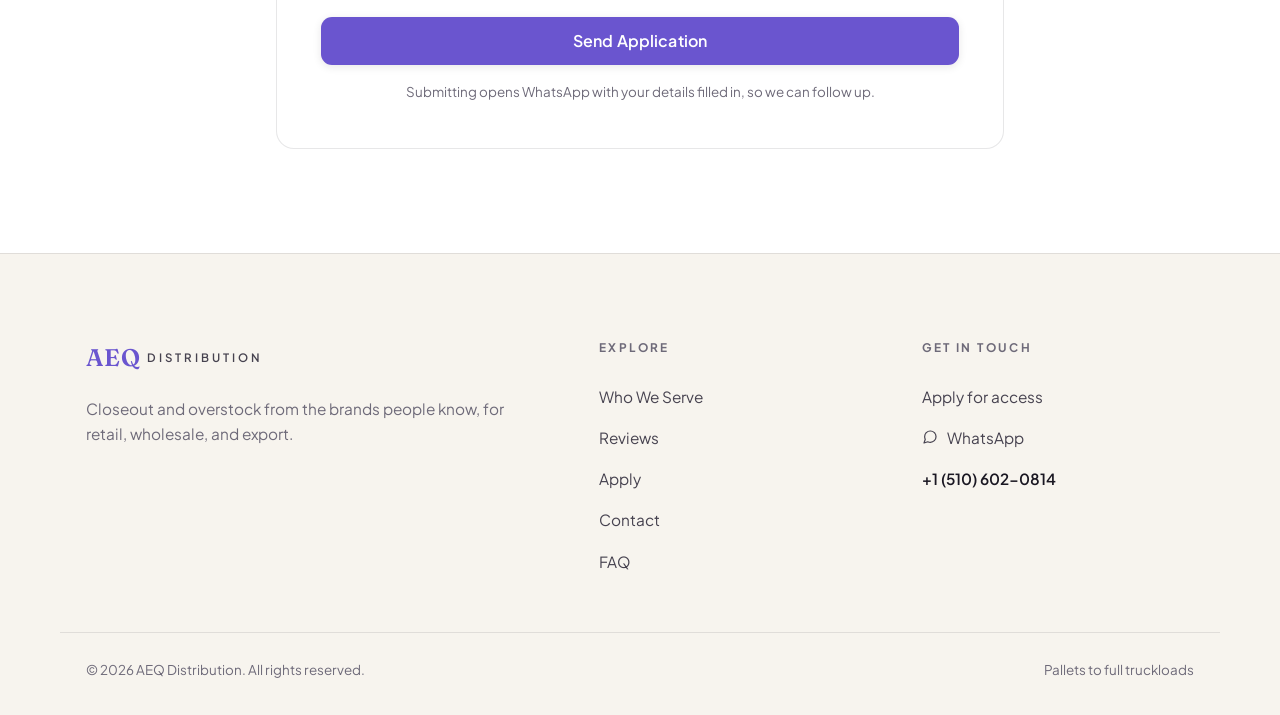
==== commit 44d2f828: "Remove inventory page and all links to it - Delete inventory.html - Strip Inventory from nav (deskto" ====
--- a/apply.html
+++ b/apply.html
@@ -21,9 +21,7 @@
         <img src="images/logo.png?v=2" alt="AEQ Distribution" class="brand__logo" />
       </a>
       <nav class="nav__links" aria-label="Primary">
-        <a href="index.html">Home</a>
-        <a href="inventory.html">Inventory</a>
-        <a href="serve.html">Who We Serve</a>
+        <a href="index.html">Home</a>        <a href="serve.html">Who We Serve</a>
         <a href="index.html#contact">Contact</a>
         <a href="faq.html">FAQ</a>
       </nav>
@@ -35,9 +33,7 @@
       <button class="nav__burger" id="burger" aria-label="Open menu" aria-expanded="false"><span></span><span></span><span></span></button>
     </div>
     <div class="nav__mobile" id="navMobile">
-      <a href="index.html">Home</a>
-      <a href="inventory.html">Inventory</a>
-      <a href="serve.html">Who We Serve</a>
+      <a href="index.html">Home</a>      <a href="serve.html">Who We Serve</a>
       <a href="index.html#contact">Contact</a>
       <a href="faq.html">FAQ</a>
       <a class="btn btn--primary" href="apply.html">Get Access</a>
@@ -132,9 +128,7 @@
         <p>Closeout and overstock from the brands people know, for retail, wholesale, and export.</p>
       </div>
       <nav class="footer__col" aria-label="Footer">
-        <h4>Explore</h4>
-        <a href="inventory.html">Inventory</a>
-        <a href="serve.html">Who We Serve</a>
+        <h4>Explore</h4>        <a href="serve.html">Who We Serve</a>
         <a href="index.html#reviews">Reviews</a>
         <a href="apply.html">Apply</a>
         <a href="index.html#contact">Contact</a>
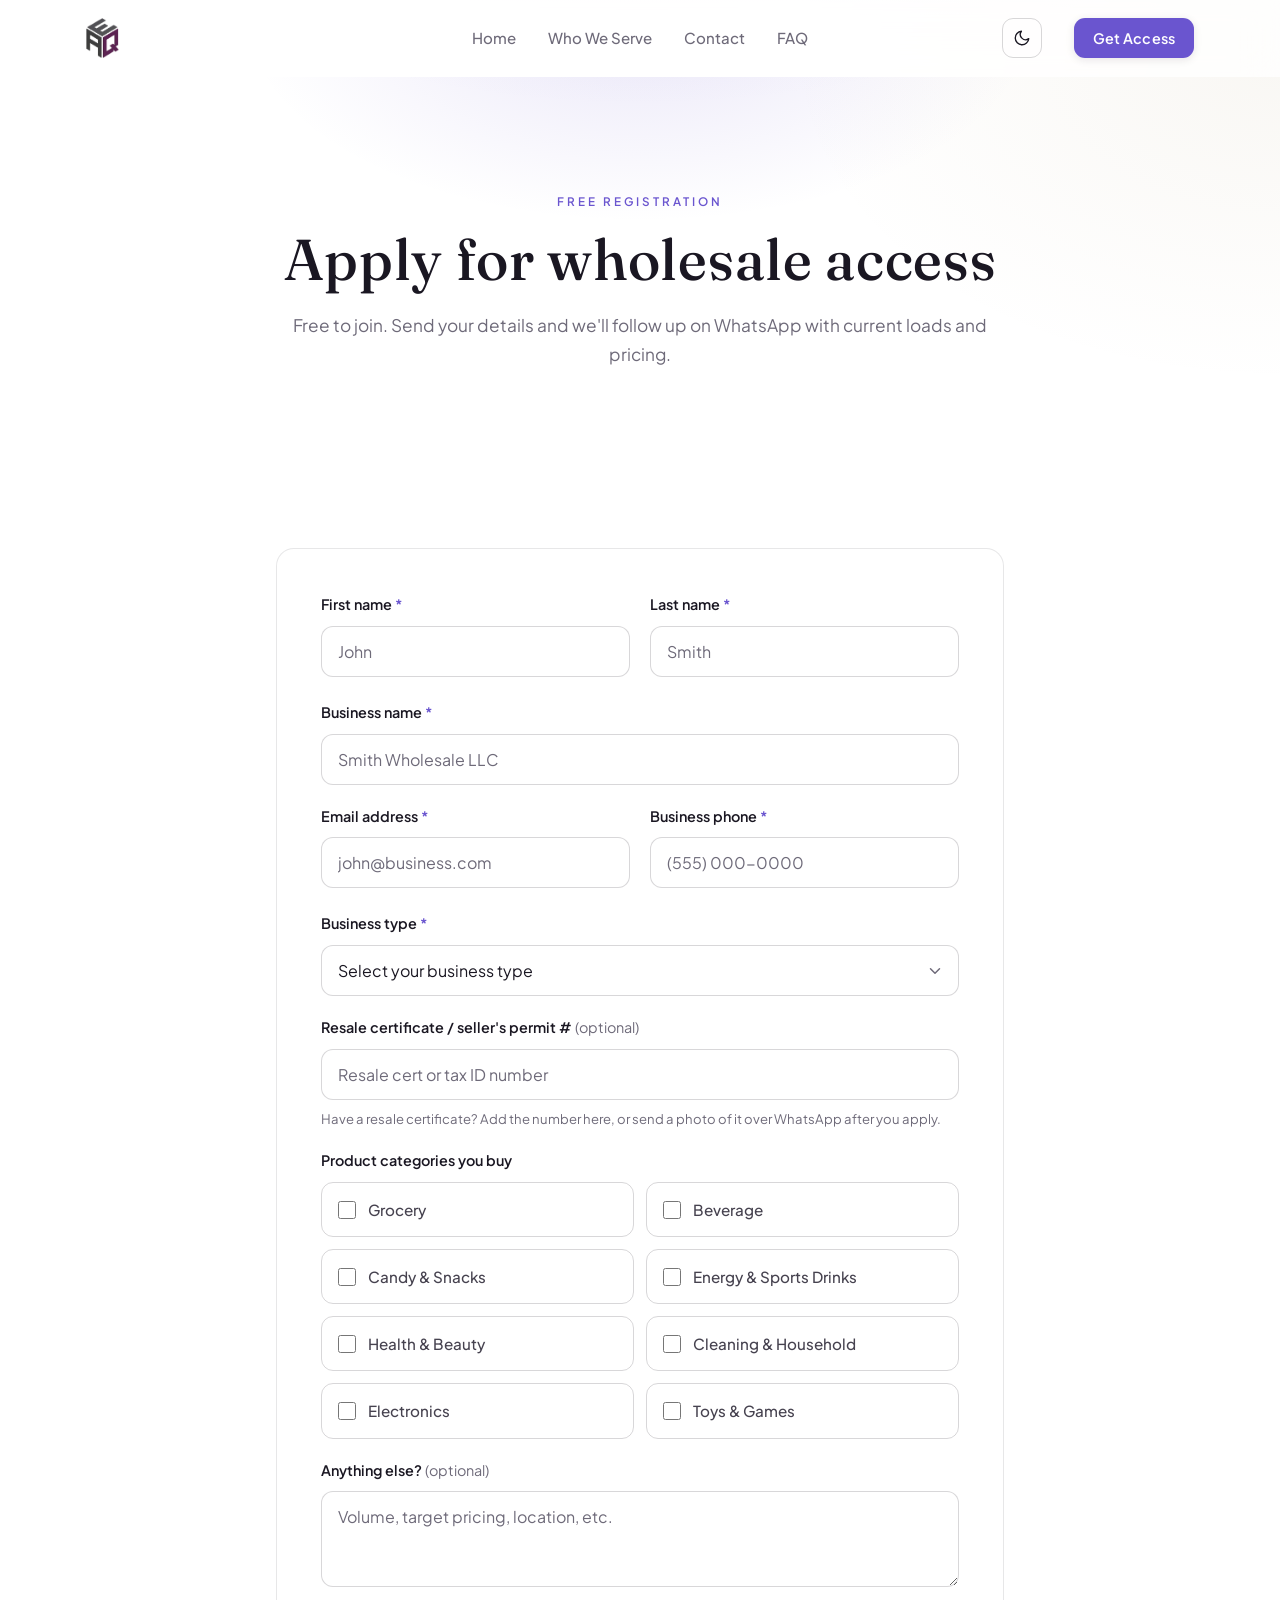
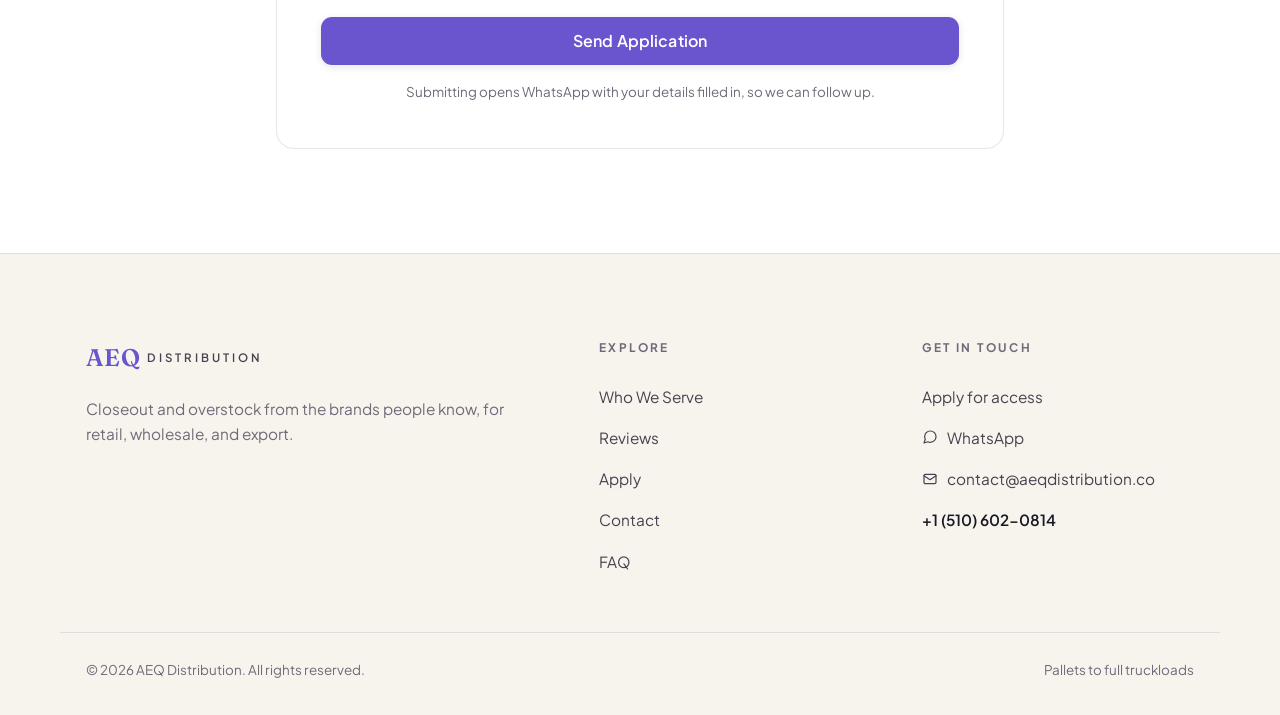
==== commit 69d316a6: "Add contact@aeqdistribution.co email link (footer all pages + home contact section)" ====
--- a/apply.html
+++ b/apply.html
@@ -6,10 +6,12 @@
   <title>Apply for Access | AEQ Distribution</title>
   <meta name="description" content="Apply for free wholesale access with AEQ Distribution. Send your details and we'll follow up on WhatsApp with current loads and pricing." />
   <meta name="theme-color" content="#ffffff" />
+  <link rel="icon" type="image/png" href="favicon.png?v=1" />
+  <link rel="apple-touch-icon" href="favicon.png?v=1" />
   <link rel="preconnect" href="https://fonts.googleapis.com" />
   <link rel="preconnect" href="https://fonts.gstatic.com" crossorigin />
   <link href="https://fonts.googleapis.com/css2?family=Fraunces:opsz,wght@9..144,400;9..144,500;9..144,600;9..144,700&family=Plus+Jakarta+Sans:wght@400;500;600;700&display=swap" rel="stylesheet" />
-  <link rel="stylesheet" href="styles.css?v=36" />
+  <link rel="stylesheet" href="styles.css?v=37" />
   <script>try{var t=localStorage.getItem('aeq-theme');var d=t==='dark';if(!d)document.documentElement.setAttribute('data-theme','light');var m=document.querySelector('meta[name=theme-color]');if(m)m.setAttribute('content',d?'#0d0d10':'#ffffff');}catch(e){}</script>
 </head>
 <body id="top">
@@ -138,6 +140,7 @@
         <h4>Get in touch</h4>
         <a href="apply.html">Apply for access</a>
         <a class="js-whatsapp" href="#"><svg class="ico" viewBox="0 0 24 24" stroke-width="1.8" stroke-linecap="round" stroke-linejoin="round" aria-hidden="true"><path d="M21 11.5a8.38 8.38 0 0 1-8.5 8.5 8.5 8.5 0 0 1-3.8-.9L3 21l1.9-5.7a8.5 8.5 0 0 1-.9-3.8A8.38 8.38 0 0 1 12.5 3 8.38 8.38 0 0 1 21 11.5Z"/></svg>WhatsApp</a>
+        <a href="mailto:contact@aeqdistribution.co"><svg class="ico" viewBox="0 0 24 24" stroke-width="1.8" stroke-linecap="round" stroke-linejoin="round" aria-hidden="true"><rect x="3" y="5" width="18" height="14" rx="2"/><path d="m3 7 9 6 9-6"/></svg>contact@aeqdistribution.co</a>
         <a class="footer__phone js-whatsapp" href="#">+1 (510) 602-0814</a>
       </div>
     </div>
--- a/styles.css
+++ b/styles.css
@@ -218,7 +218,7 @@
 .hero__cta { margin-top: 38px; display: flex; flex-wrap: wrap; gap: 22px; justify-content: center; }
 .hero__trust { margin-top: 46px; font-size: .92rem; color: var(--muted); font-weight: 500; }
 .hero__trust b { color: var(--accent); font-weight: 600; }
-.hero__caps { margin-top: 12px; font-size: .68rem; font-weight: 600; letter-spacing: .28em; text-transform: uppercase; color: rgba(255, 255, 255, .26); }
+.hero__caps { margin-top: 12px; font-size: .68rem; font-weight: 600; letter-spacing: .28em; text-transform: uppercase; color: var(--muted); opacity: .75; }
 
 /* ---------- Brands marquee ---------- */
 .brands { padding: 0 0 4px; border-top: 1px solid var(--line); }
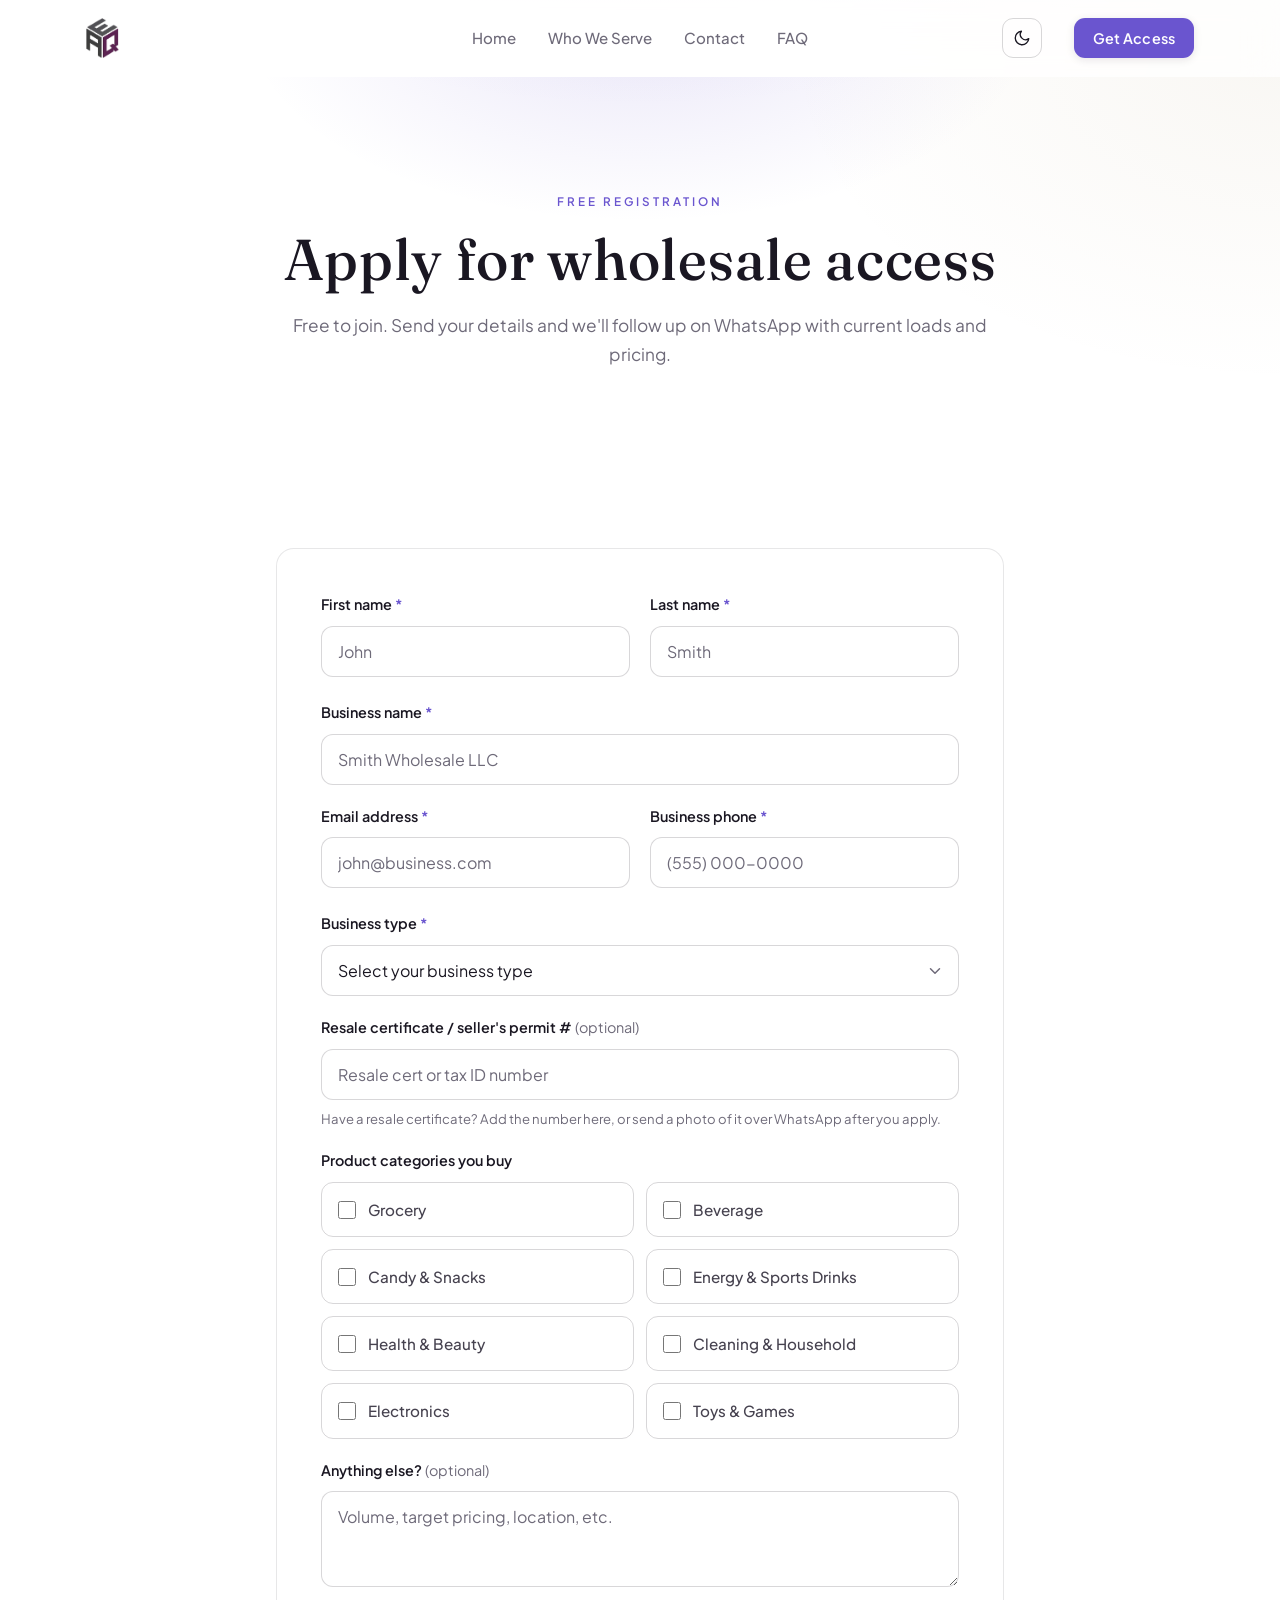
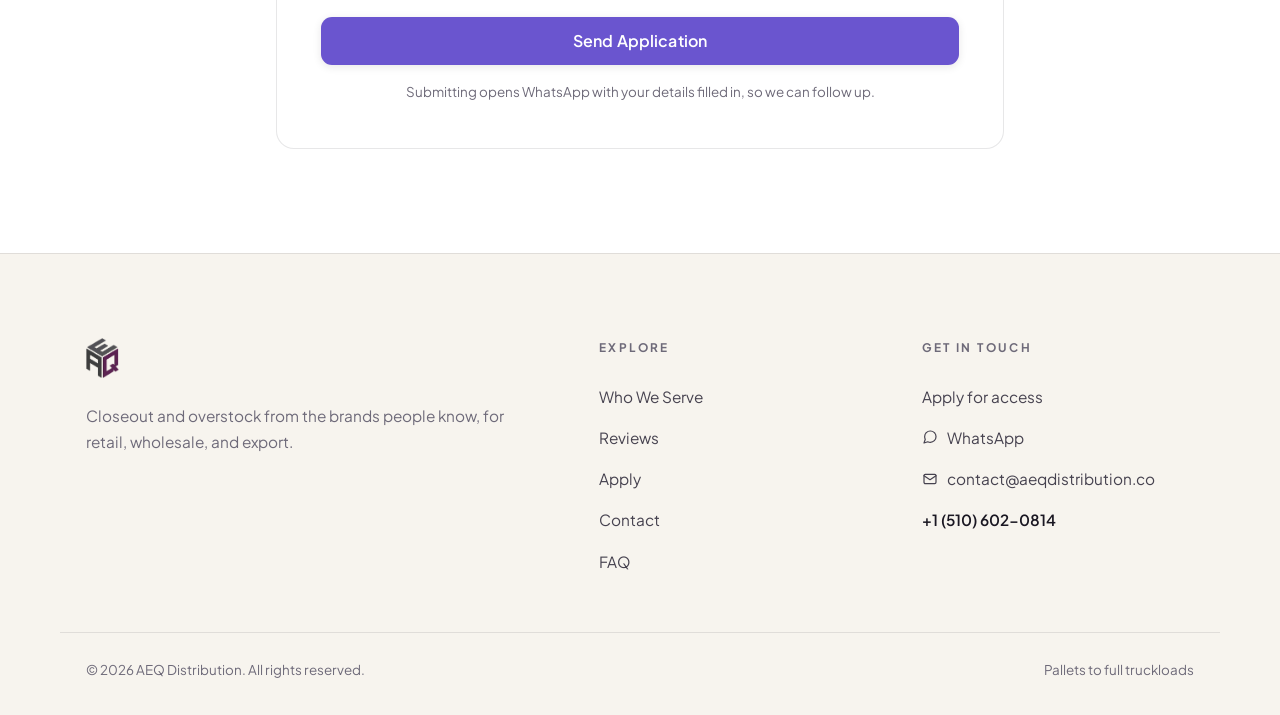
==== commit 3ed65b0d: "Replace footer 'AEQ Distribution' wordmark with cube logo on all pages" ====
--- a/apply.html
+++ b/apply.html
@@ -126,7 +126,7 @@
   <footer class="footer">
     <div class="container footer__inner">
       <div class="footer__brand">
-        <a href="index.html" class="brand"><span class="brand__mark">AEQ</span><span class="brand__word">Distribution</span></a>
+        <a href="index.html" class="brand" aria-label="AEQ Distribution home"><img src="images/logo.png?v=2" alt="AEQ Distribution" class="brand__logo" /></a>
         <p>Closeout and overstock from the brands people know, for retail, wholesale, and export.</p>
       </div>
       <nav class="footer__col" aria-label="Footer">
@@ -150,6 +150,6 @@
     </div>
   </footer>
 
-  <script src="script.js?v=31"></script>
+  <script src="script.js?v=32"></script>
 </body>
 </html>
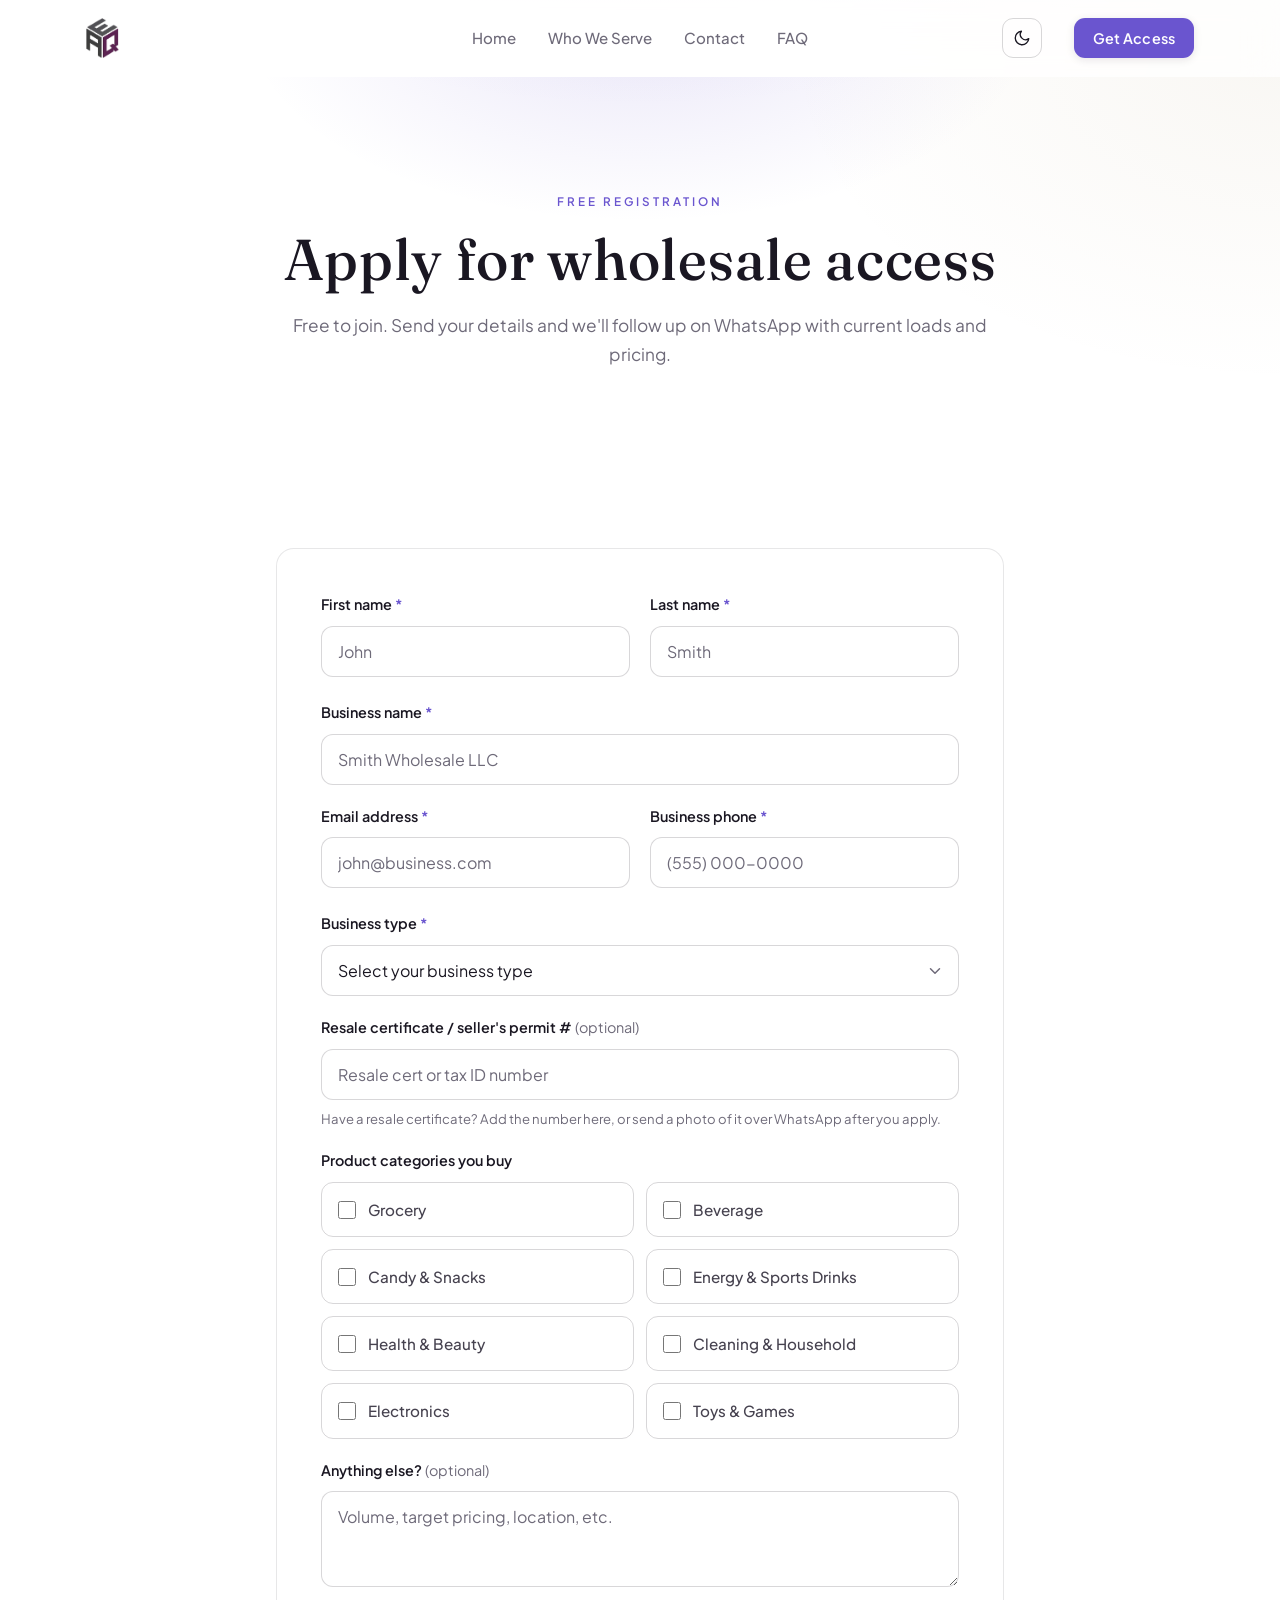
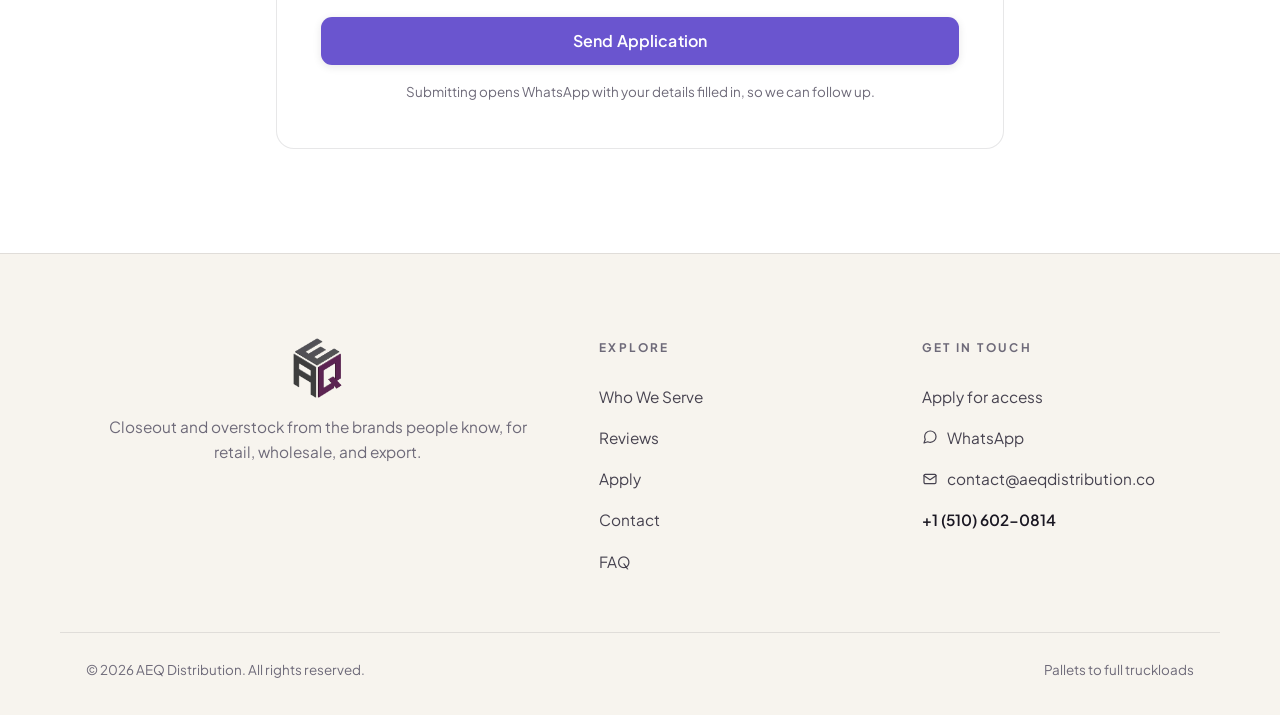
==== commit 63e8528b: "Footer logo: larger (60px) and centered over its tagline" ====
--- a/apply.html
+++ b/apply.html
@@ -11,7 +11,7 @@
   <link rel="preconnect" href="https://fonts.googleapis.com" />
   <link rel="preconnect" href="https://fonts.gstatic.com" crossorigin />
   <link href="https://fonts.googleapis.com/css2?family=Fraunces:opsz,wght@9..144,400;9..144,500;9..144,600;9..144,700&family=Plus+Jakarta+Sans:wght@400;500;600;700&display=swap" rel="stylesheet" />
-  <link rel="stylesheet" href="styles.css?v=37" />
+  <link rel="stylesheet" href="styles.css?v=38" />
   <script>try{var t=localStorage.getItem('aeq-theme');var d=t==='dark';if(!d)document.documentElement.setAttribute('data-theme','light');var m=document.querySelector('meta[name=theme-color]');if(m)m.setAttribute('content',d?'#0d0d10':'#ffffff');}catch(e){}</script>
 </head>
 <body id="top">
--- a/styles.css
+++ b/styles.css
@@ -385,7 +385,9 @@
 /* ---------- Footer ---------- */
 .footer { background: var(--bg-soft); border-top: 1px solid var(--line); padding: 84px 0 34px; }
 .footer__inner { display: grid; grid-template-columns: 1.7fr 1fr 1fr; gap: 50px; padding-bottom: 50px; border-bottom: 1px solid var(--line); }
-.footer__brand p { margin-top: 18px; max-width: 30em; color: var(--muted); font-size: .96rem; }
+.footer__brand { display: flex; flex-direction: column; align-items: center; text-align: center; }
+.footer__brand .brand__logo { height: 60px; }
+.footer__brand p { margin-top: 16px; max-width: 30em; color: var(--muted); font-size: .96rem; }
 .footer__col h4 { font-family: var(--font); font-size: .74rem; letter-spacing: .2em; text-transform: uppercase; color: var(--muted); margin-bottom: 18px; }
 .footer__col a { display: flex; align-items: center; gap: 9px; padding: 8px 0; color: var(--ink-soft); font-size: .96rem; transition: color .15s; }
 .footer__col a:hover { color: var(--accent); }
